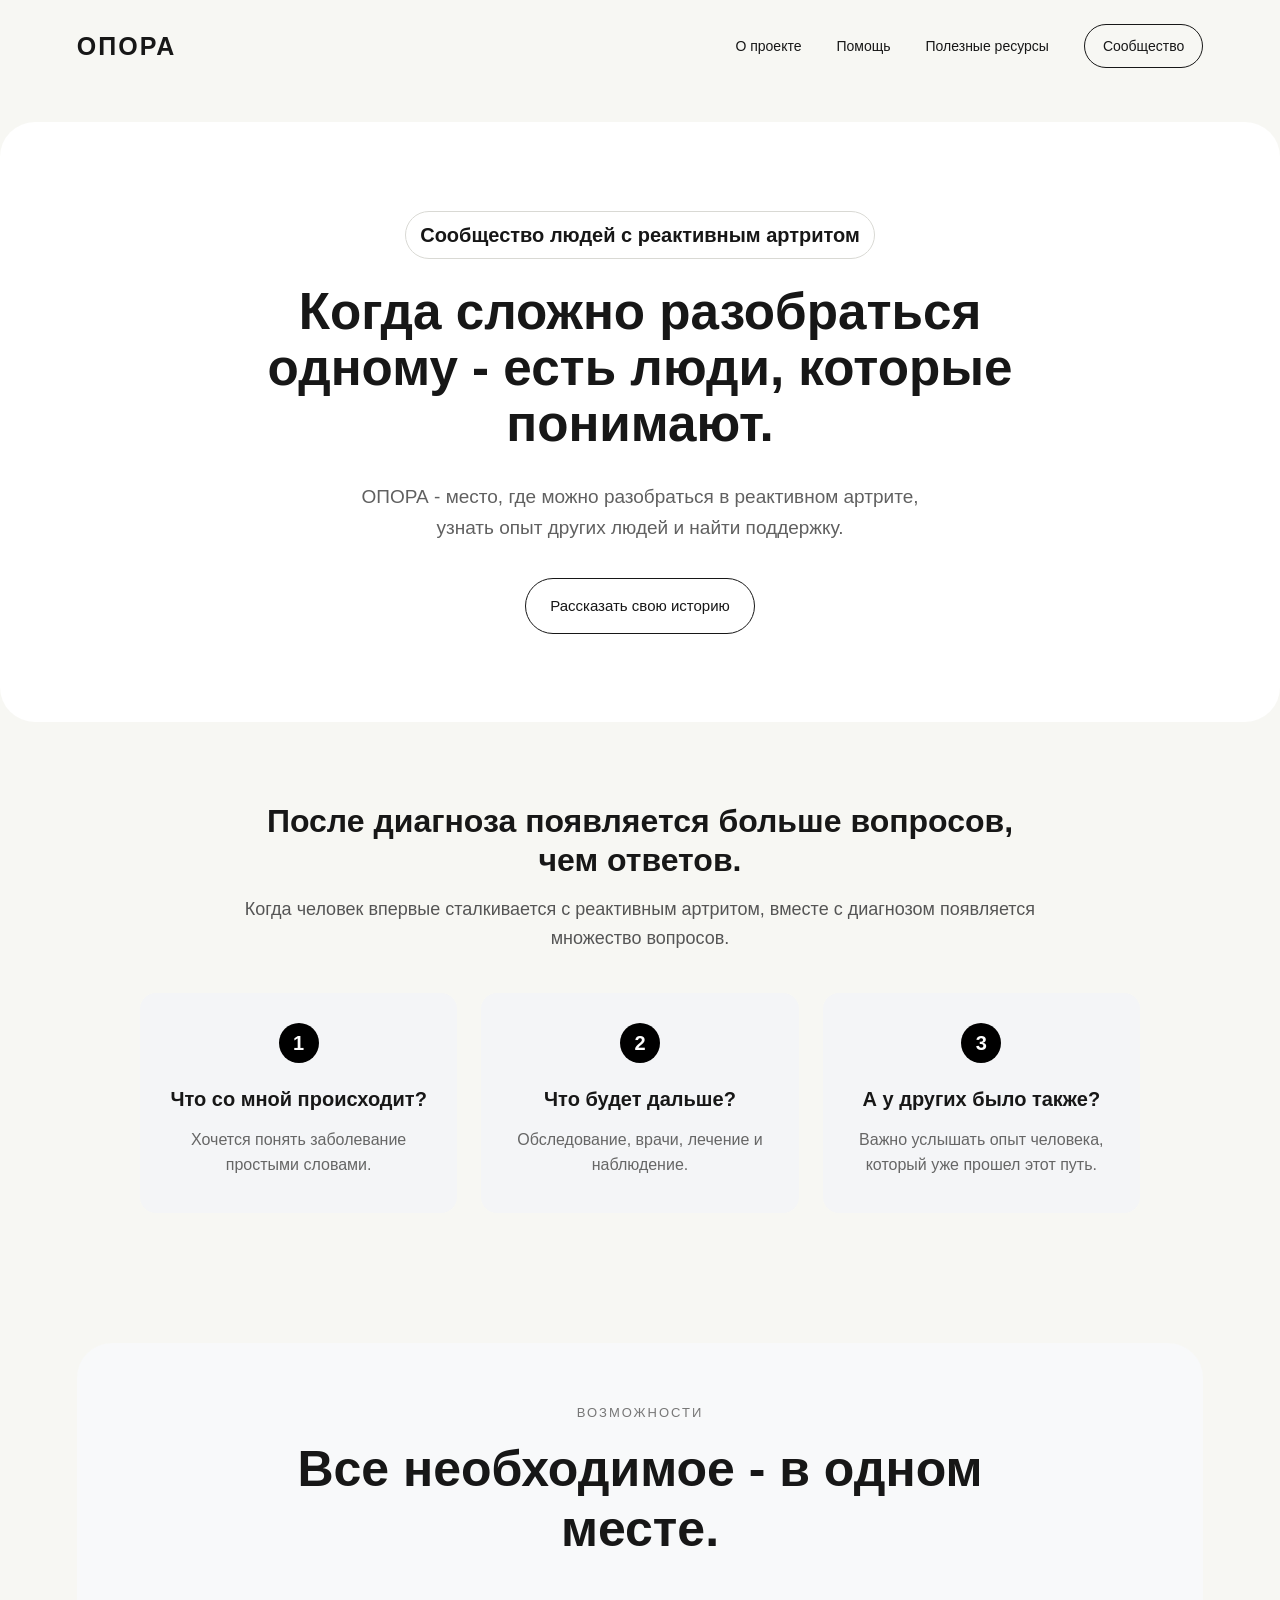
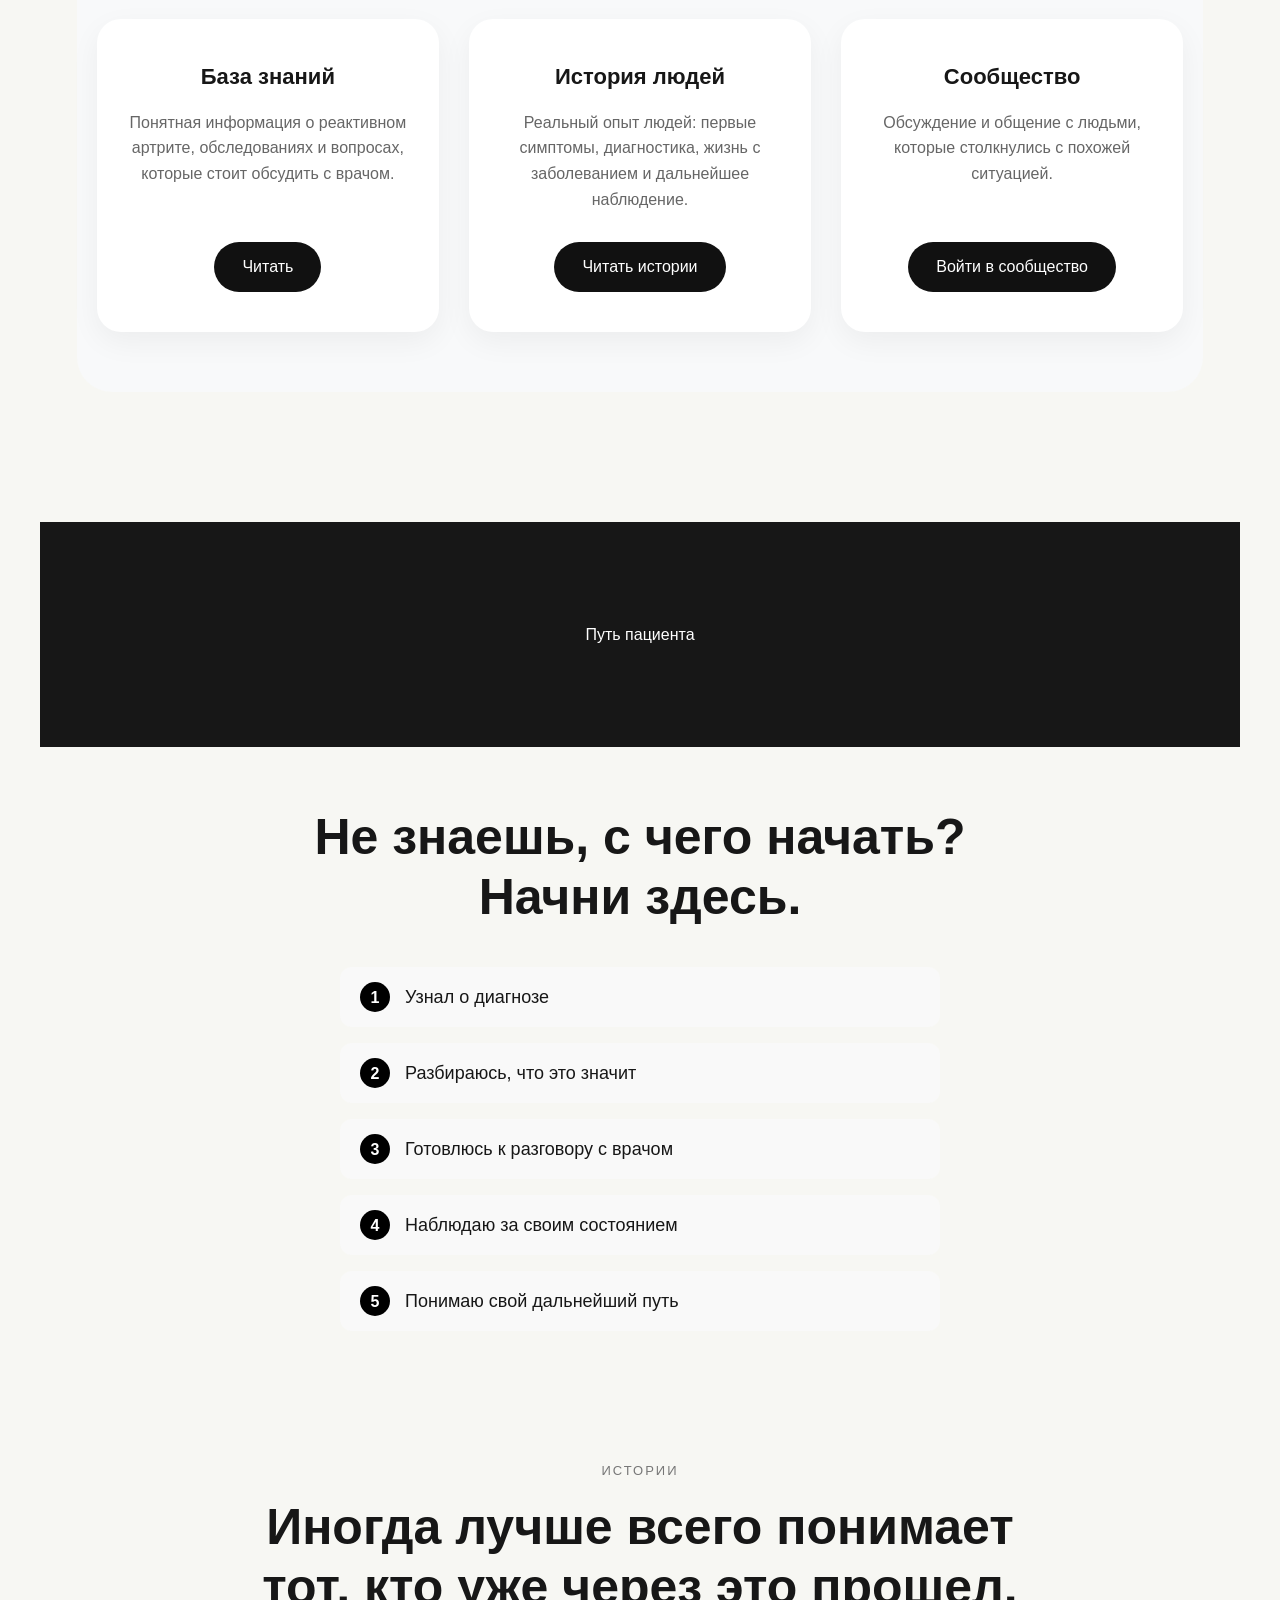
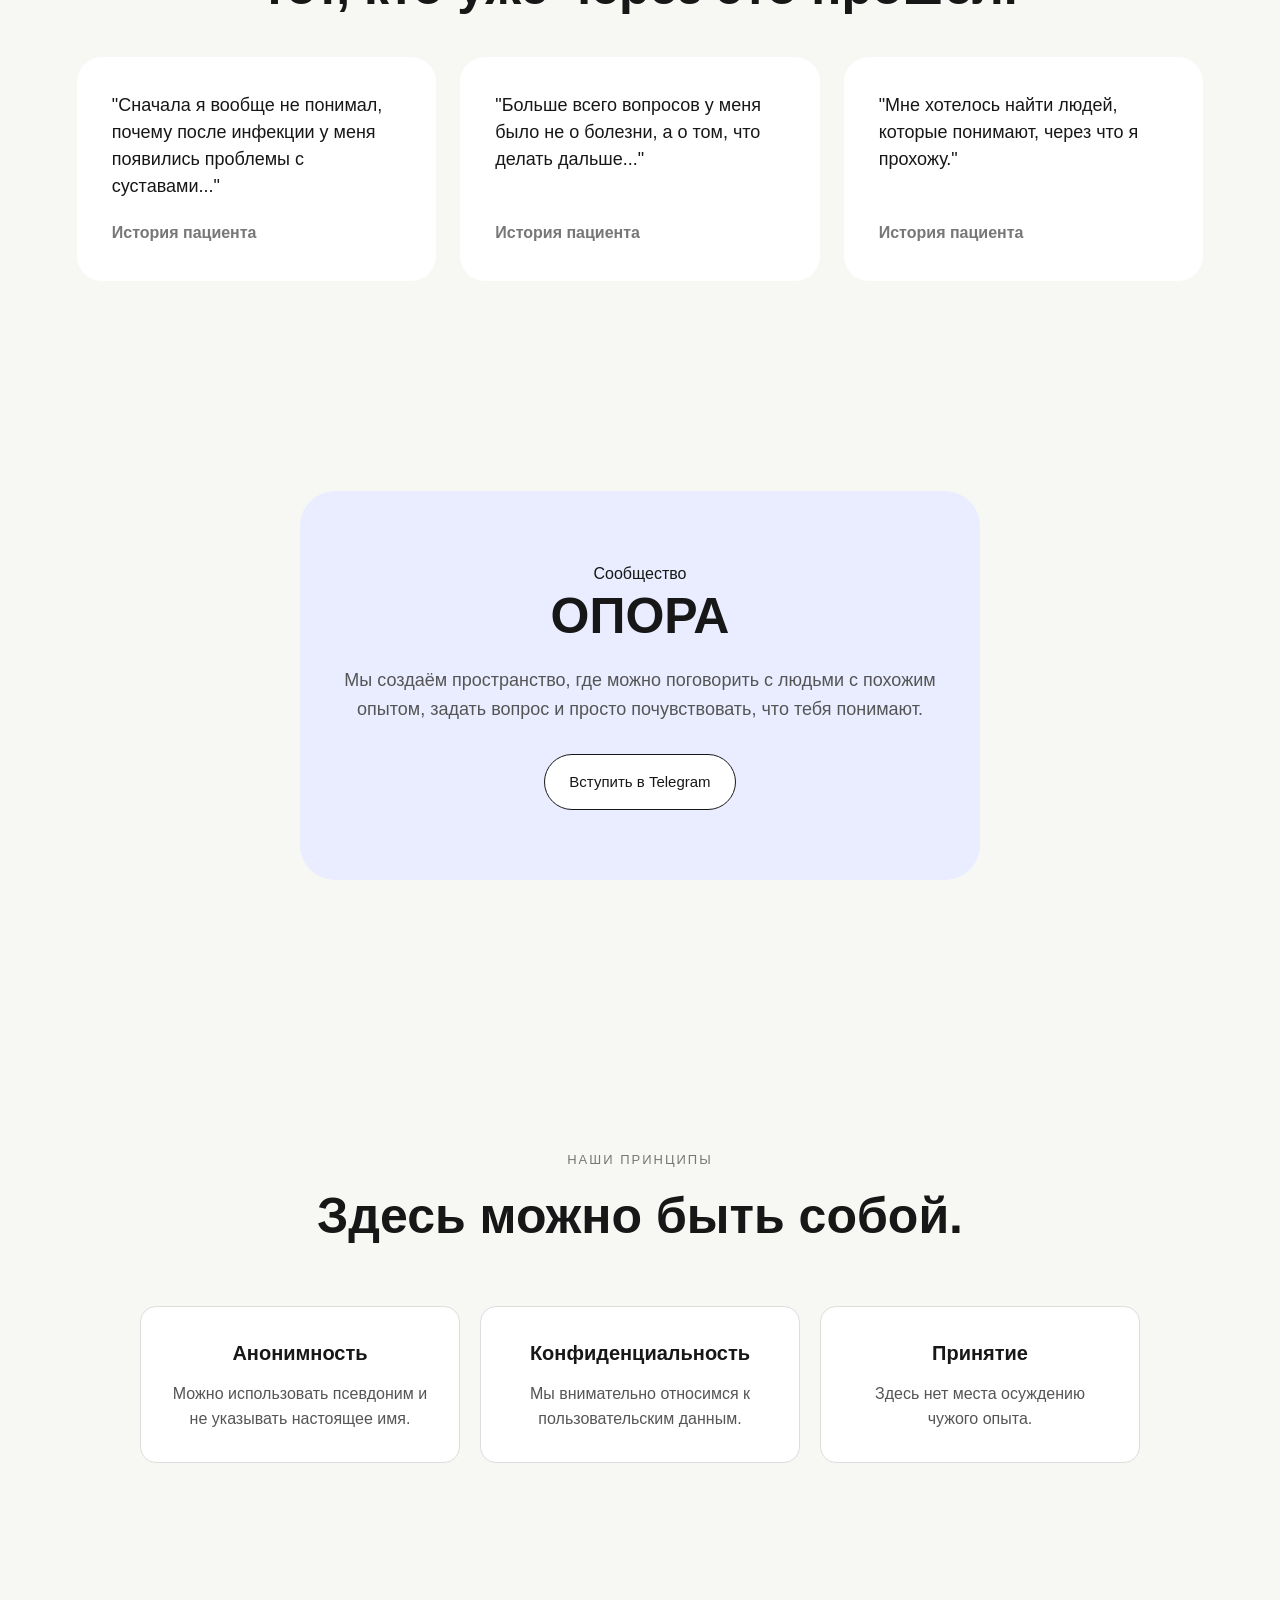
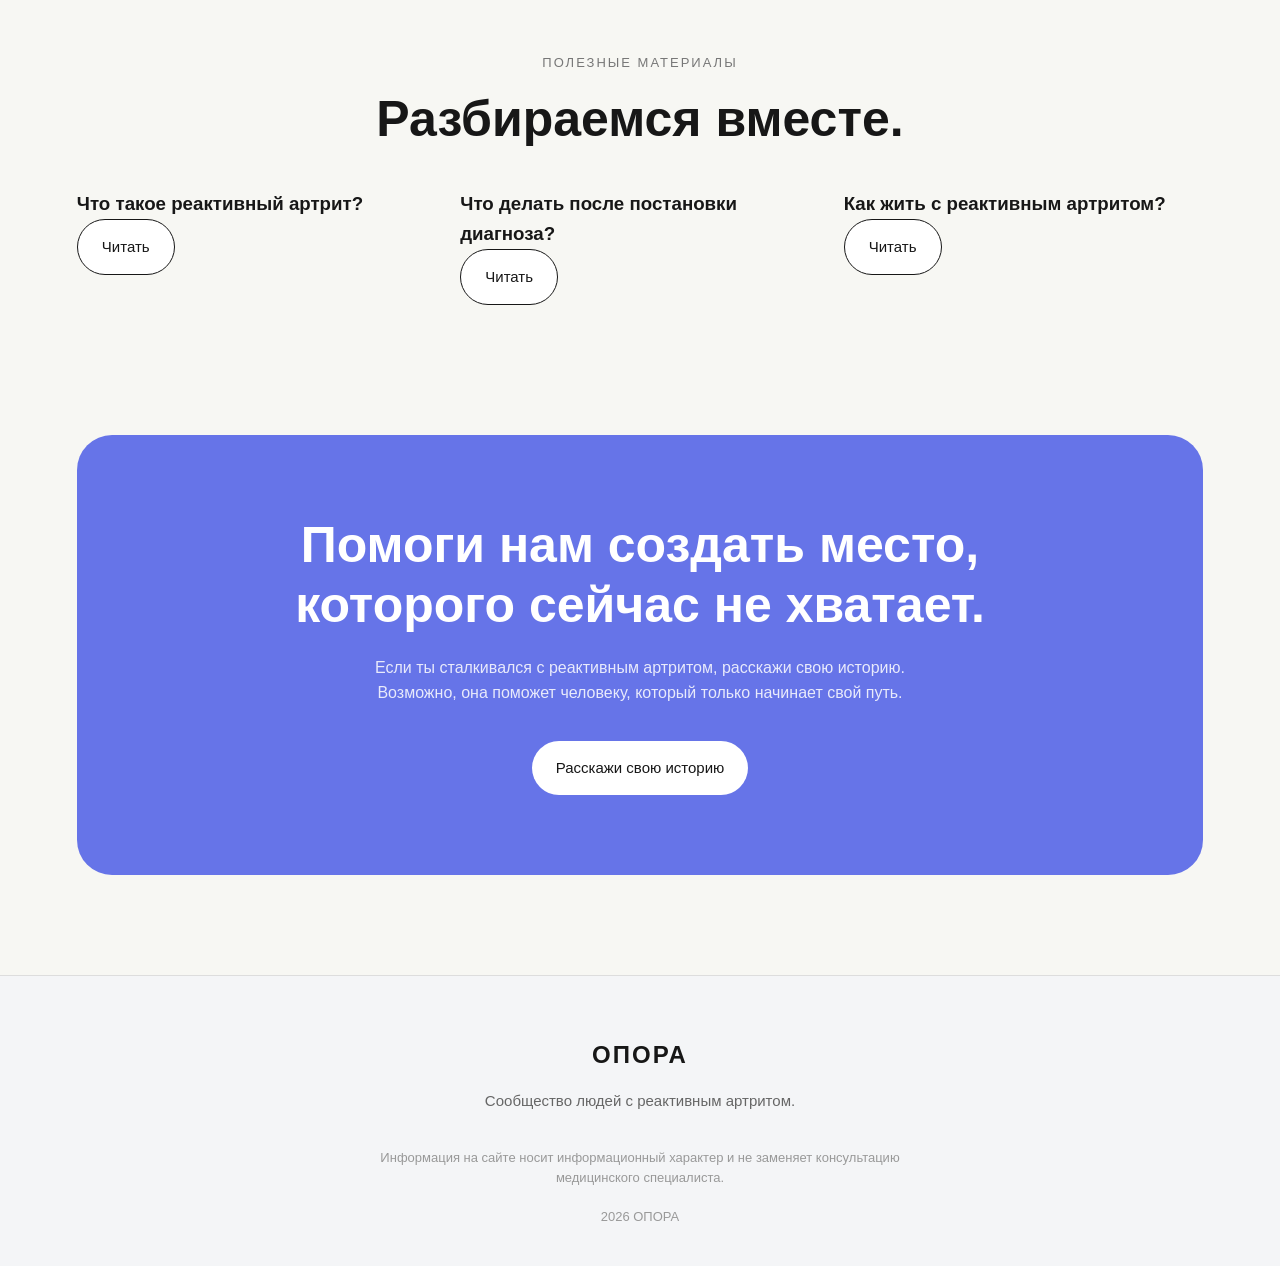
==== index.html @ 401d1dad "Add files via upload" ====
<!DOCTYPE html>
<html lang="ru">
<head>
    <meta charset="UTF-8">
    <meta name="viewport" content="width=device-width, initial-scale=1.0">
    <title>ОПОРА - сообщество с реактивным артритом</title>
    <link rel="stylesheet" type="text/css" href="styles.css"/>
</head>
<body>

    <header>
        <a href="#" class="logo">ОПОРА</a>
        <nav>
            <a href="#about">О проекте</a>
            <a href="#help">Помощь</a>
            <a href="#articles">Полезные ресурсы</a>
            <a href="#community" class="header-button">Сообщество</a>
        </nav>
    </header>

    <main>
        
        <section class="hero">
            <div class="hero-text">
                <span class="small-label">Сообщество людей с реактивным артритом</span>
                <h1>Когда сложно разобраться одному - есть люди, которые понимают.</h1>
                <p>ОПОРА - место, где можно разобраться в реактивном артрите, узнать опыт других людей и найти поддержку.</p>
                <div class="buttons"> 
                    <a href="https://docs.google.com/forms/d/e/1FAIpQLSesxdJMpG9oDxr1cmY-q9l3NZNkHEsaygAc7LTZ16sD2tZNZA/viewform?usp=publish-editor" class="button button-dark">Рассказать свою историю</a>
                </div>
            </div>
        </section>

        
        <section class="why-opora" id="why-opora">
            <div class="why-content">
                <div class="why-text">
                    <h2>После диагноза появляется больше вопросов, чем ответов.</h2>
                    <p>Когда человек впервые сталкивается с реактивным артритом, вместе с диагнозом появляется множество вопросов.</p>
                </div>
                
                <div class="problem-grid">
                    <div class="problem-card">
                        <div class="number">1</div>           
                        <h3>Что со мной происходит?</h3>
                        <p>Хочется понять заболевание простыми словами.</p>
                    </div>
                    <div class="problem-card">
                        <div class="number">2</div>          
                        <h3>Что будет дальше?</h3>
                        <p>Обследование, врачи, лечение и наблюдение.</p>
                    </div>
                    <div class="problem-card">
                        <div class="number">3</div>
                        <h3>А у других было также?</h3>
                        <p>Важно услышать опыт человека, который уже прошел этот путь.</p>
                    </div>
                </div>
            </div>
        </section>

        
        <section id="help">
            <div class="section-label">Возможности</div>
            <h2>Все необходимое - в одном месте.</h2>

            <div class="features">
                
                <div class="feature">
                    <h3>База знаний</h3>
                    <p>Понятная информация о реактивном артрите, обследованиях и вопросах, которые стоит обсудить с врачом.</p>
                    <a href="#articles" class="feature-link">Читать</a>
                </div>

                
                <div class="feature">
                    <h3>История людей</h3>
                    <p>Реальный опыт людей: первые симптомы, диагностика, жизнь с заболеванием и дальнейшее наблюдение.</p>
                    <a href="#stories" class="feature-link">Читать истории</a>
                </div>

                
                <div class="feature">
                    <h3>Сообщество</h3>
                    <p>Обсуждение и общение с людьми, которые столкнулись с похожей ситуацией.</p>
                    <a href="#community" class="feature-link">Войти в сообщество</a>
                </div>
            </div>
        </section>

        
        <section id="patient-path">
            <div class="dark-section">
                <div class="dark-inner">
                    <div class="small-label">Путь пациента</div>
                </div>
            </div>
            <h2 class="path-title">Не знаешь, с чего начать? Начни здесь.</h2>
            
            <div class="path-list">
                <div class="path-item">
                    <span class="path-number">1</span>
                    <strong>Узнал о диагнозе</strong>
                </div>
                <div class="path-item">
                    <span class="path-number">2</span>
                    <strong>Разбираюсь, что это значит</strong>
                </div>
                <div class="path-item">
                    <span class="path-number">3</span>
                    <strong>Готовлюсь к разговору с врачом</strong>
                </div>
                <div class="path-item">
                    <span class="path-number">4</span>
                    <strong>Наблюдаю за своим состоянием</strong>
                </div>
                <div class="path-item">
                    <span class="path-number">5</span>
                    <strong>Понимаю свой дальнейший путь</strong>
                </div>
            </div>
        </section>

        
        <section id="stories"> 
            <div class="section-label">Истории</div>
            <h2>Иногда лучше всего понимает тот, кто уже через это прошел.</h2>

            <div class="stories">
                <div class="story">
                    <p>"Сначала я вообще не понимал, почему после инфекции у меня появились проблемы с суставами..."</p>
                    <div class="story-button">История пациента</div>
                </div>

                <div class="story">
                    <p>"Больше всего вопросов у меня было не о болезни, а о том, что делать дальше..."</p>
                    <div class="story-button">История пациента</div>
                </div>

                <div class="story">
                    <p>"Мне хотелось найти людей, которые понимают, через что я прохожу."</p>
                    <div class="story-button">История пациента</div>
                </div>
            </div>
        </section>

        
        <section id="community" class="community-section">
            <div class="community">
                <div class="community-text">
                    <div class="community-label">Сообщество</div>
                    <h2>ОПОРА</h2>
                    <p>Мы создаём пространство, где можно поговорить с людьми с похожим опытом, задать вопрос и просто почувствовать, что тебя понимают.</p>
                    <a href="https://t.me/+QCYAN31FMyE4MDVi" class="button button-dark" target="_blank" rel="noopener noreferrer">Вступить в Telegram</a>
                </div>
            </div>
        </section>

        
        <section class="safety-section"> 
            <div class="section-label">Наши принципы</div>
            <h2>Здесь можно быть собой.</h2>

            <div class="safety-grid">
                <div class="safety-card">
                    <h3>Анонимность</h3>
                    <p>Можно использовать псевдоним и не указывать настоящее имя.</p>
                </div>
                
                <div class="safety-card">
                    <h3>Конфиденциальность</h3>
                    <p>Мы внимательно относимся к пользовательским данным.</p>
                </div>

                <div class="safety-card">
                    <h3>Принятие</h3>
                    <p>Здесь нет места осуждению чужого опыта.</p>
                </div>
            </div>
        </section>

        <section id="articles">
            <div class="section-label">Полезные материалы</div>
            <h2>Разбираемся вместе.</h2>
            
            <div class="articles">
                <article class="article">
                    <h3>Что такое реактивный артрит?</h3>
                    <a href="disease.html" class="button">Читать</a>
                </article>

                <article class="article">
                    <h3>Что делать после постановки диагноза?</h3>
                    <a href="diagnosis.html" class="button">Читать</a>
                </article>

                <article class="article">
                    <h3>Как жить с реактивным артритом?</h3>
                    <a href="symptoms.html" class="button">Читать</a>
                </article>
            </div>
        </section>

        
        <section class="final-cta" id="story">
            <h2>Помоги нам создать место, которого сейчас не хватает.</h2>
            <p>Если ты сталкивался с реактивным артритом, расскажи свою историю. Возможно, она поможет человеку, который только начинает свой путь.</p>
            <a href="#" class="button">Расскажи свою историю</a>
        </section>

    </main>

    
    <footer>
        <div class="footer-logo">ОПОРА</div>
        <div class="footer-text">Сообщество людей с реактивным артритом.</div>
        <div class="footer-disclaimer">
            Информация на сайте носит информационный характер и не заменяет консультацию медицинского специалиста.
            <br><br>
            2026 ОПОРА
        </div>
    </footer>

</body>
</html>
---- styles.css ----
* {
    box-sizing: border-box;
    margin: 0;
    padding: 0;
}

html {
    scroll-behavior: smooth;
}

body {
    font-family: Arial, Helvetica, sans-serif;
    background: #f7f7f3;
    color: #171717;
    line-height: 1.6;
}

a {
    color: inherit;
    text-decoration: none;
}

img {
    max-width: 100%;
    display: block;
}


header {
    width: 100%;
    padding: 24px 6%;
    display: flex;
    justify-content: space-between;
    align-items: center;
    background: #f7f7f3;
}

.logo {
    font-size: 25px;
    font-weight: 800;
    letter-spacing: 2px;
}

nav {
    display: flex;
    gap: 35px;
    align-items: center;
    font-size: 14px;
}

nav a:hover {
    opacity: 0.5;
}

.header-button {
    border: 1px solid #171717;
    padding: 10px 18px;
    border-radius: 30px;
}


section {
    width: 88%;
    max-width: 1200px;
    margin: 0 auto 130px;
    display: flex;
    flex-direction: column;
    align-items: center; 
}

.section-label {
    font-size: 13px;
    text-transform: uppercase;
    letter-spacing: 2px;
    color: #777;
    margin-bottom: 15px;
    text-align: center;
}

h1 {
    font-size: clamp(36px, 4vw, 60px);
    line-height: 1.1;
    margin-bottom: 30px;
}

h2 {
    font-size: clamp(32px, 4vw, 50px);
    line-height: 1.2;
    margin-bottom: 40px;
    text-align: center;
    max-width: 800px;
}

.button {
    display: inline-block;
    padding: 15px 24px;
    border-radius: 30px;
    border: 1px solid #171717;
    font-size: 15px;
    transition: 0.2s;
    background: white;
    text-align: center;
}

.button:hover {
    transform: translateY(-2px);
}

.button-dark {
    background: white;
    color: #171717;
    border: 1px solid #171717
}


.hero {
    width: 100%;
    max-width: 1400px;
    margin: 30px auto 80px;
    padding: 60px 20px;
    min-height: 600px;
    border-radius: 35px;
    background: white;
    display: flex;
    justify-content: center;
    align-items: center;
    overflow: hidden;
}

.hero-text {
    width: 100%;
    max-width: 800px;
    display: flex;
    flex-direction: column;
    align-items: center;
    text-align: center;
}

.hero-text .small-label {
    display: inline-block;
    border: 1px solid #d9d9d4;
    padding: 7px 14px;
    border-radius: 30px;
    font-size: 20px;
    font-weight: 700;
    margin-bottom: 25px;
}

.hero-text h1 {
    max-width: 750px;
}

.hero-text p {
    max-width: 600px;
    font-size: 19px;
    color: #606060;
    margin-bottom: 35px;
}

.buttons {
    display: flex;
    justify-content: center;
    gap: 12px;
    flex-wrap: wrap;
}


.why-content {
    width: 100%;
    max-width: 1000px;
    display: flex;
    flex-direction: column;
    align-items: center;
    text-align: center;
}

.why-text {
    max-width: 800px;
    margin-bottom: 40px;
}

.why-text h2 {
    font-size: 32px;
    margin-bottom: 16px;
}

.why-text p {
    font-size: 18px;
    color: #555;
}

.problem-grid {
    display: grid;
    grid-template-columns: repeat(auto-fit, minmax(280px, 1fr));
    gap: 24px;
    width: 100%;
    justify-content: center;
}

.problem-card {
    background: #f4f5f7;
    border-radius: 16px;
    padding: 30px;
    display: flex;
    flex-direction: column;
    align-items: center;
    text-align: center;
    min-height: 220px;
}

.number {
    width: 40px;
    height: 40px;
    background: #000;
    color: #fff;
    border-radius: 50%;
    display: flex;
    justify-content: center;
    align-items: center;
    font-weight: bold;
    font-size: 20px;
    margin-bottom: 20px;
}

.problem-card h3 {
    font-size: 20px;
    margin-bottom: 12px;
}

.problem-card p {
    font-size: 16px;
    color: #666;
}


#help {
    padding: 60px 20px;
    background-color: #f8f9fa;
    border-radius: 35px;
}

.features {
    display: grid;
    grid-template-columns: repeat(auto-fit, minmax(280px, 1fr));
    gap: 30px;
    width: 100%;
    max-width: 1100px;
    margin-top: 20px;
}

.feature {
    background: #ffffff;
    padding: 40px 30px;
    border-radius: 24px;
    box-shadow: 0 10px 30px rgba(0, 0, 0, 0.05);
    display: flex;
    flex-direction: column;
    align-items: center;
    text-align: center;
    transition: transform 0.3s ease, box-shadow 0.3s ease;
}

.feature:hover {
    transform: translateY(-5px);
    box-shadow: 0 15px 35px rgba(0, 0, 0, 0.1);
}

.feature-icon {
    width: 70px;
    height: 70px;
    background: #eef2f5;
    border-radius: 50%;
    margin-bottom: 24px;
}

.feature h3 {
    font-size: 22px;
    margin-bottom: 16px;
}

.feature p {
    font-size: 16px;
    color: #666;
    margin-bottom: 30px;
    flex-grow: 1; 
}

.feature-link {
    display: inline-block;
    padding: 12px 28px;
    background: #111;
    color: #fff !important;
    border-radius: 100px;
    font-weight: 500;
    font-size: 16px;
    transition: background 0.3s ease;
}

.feature-link:hover {
    background: #333;
}


#patient-path {
    width: 100%;
    margin-bottom: 130px;
    display: block;
}

.dark-section {
    width: 100%;
    background: #171717;
    color: white;
    padding: 100px 6%;
    margin-bottom: 60px;
}

.dark-inner {
    max-width: 1200px;
    margin: auto;
    text-align: center;
}

.dark-section .section-label {
    color: #999;
}

.path-title {
    text-align: center;
    margin: 0 auto 40px;
    max-width: 800px;
    padding: 0 20px;
}

.path-list {
    display: flex;
    flex-direction: column;
    align-items: center;
    gap: 16px;
    margin: 0 auto;
    max-width: 600px;
}

.path-item {
    display: flex;
    align-items: center;
    gap: 15px;
    width: 100%;
    padding: 15px 20px;
    background: #f9f9f9;
    border-radius: 12px;
}

.path-number {
    display: flex;
    justify-content: center;
    align-items: center;
    width: 30px;
    height: 30px;
    background: #000;
    color: #fff;
    border-radius: 50%;
    font-weight: bold;
    flex-shrink: 0;
}

.path-item strong {
    font-size: 18px;
    font-weight: 500;
    text-align: left;
}


#stories {
    text-align: center;
}

.stories {
    display: grid;
    grid-template-columns: repeat(auto-fit, minmax(300px, 1fr));
    gap: 24px;
    width: 100%;
}

.story {
    background: white;
    border-radius: 25px;
    padding: 35px;
    display: flex;
    flex-direction: column;
    justify-content: space-between;
    text-align: left;
}

.story p {
    font-size: 18px;
    line-height: 1.5;
    margin-bottom: 20px;
}

.story-button {
    color: #777;
    font-size: 16px;
    font-weight: 600;
}


.community-section {
    padding: 80px 20px;
    text-align: center;
    display: flex;
    flex-direction: column;
    align-items: center;
}

.community {
    background: #e9edff;
    border-radius: 35px;
    padding: 70px 40px;
    display: flex;
    flex-direction: column;
    align-items: center;
    max-width: 900px;
}

.community-text {
    max-width: 600px;
}

.community h2 {
    margin-bottom: 20px;
}

.community p {
    color: #555;
    margin-bottom: 30px;
    font-size: 18px;
}


.safety-section {
    padding: 60px 20px;
    text-align: center;
}

.safety-grid {
    display: grid;
    grid-template-columns: repeat(auto-fit, minmax(250px, 1fr));
    gap: 20px;
    max-width: 1000px;
    width: 100%;
    margin-top: 20px;
}

.safety-card {
    background: white;
    padding: 30px;
    border-radius: 16px;
    border: 1px solid #ddd;
}

.safety-card h3 {
    margin-bottom: 12px;
    font-size: 20px;
}

.safety-card p {
    color: #555;
    font-size: 16px;
}


#articles h2 {
    margin-left: auto;
    margin-right: auto;
}

.articles {
    display: grid;
    grid-template-columns: repeat(auto-fit, minmax(280px, 1fr));
    gap: 24px;
    width: 100%;
}

.article-card { 
    background: white;
    border-radius: 25px;
    padding: 30px;
    min-height: 240px;
    display: flex;
    flex-direction: column;
    justify-content: space-between;
    text-align: left;
}

.article-card h3 {
    font-size: 22px;
    margin-bottom: 20px;
}

.article-card .button {
    align-self: flex-start;
}


.final-cta {
    width: 88%;
    max-width: 1200px;
    margin: 0 auto 100px;
    padding: 80px 40px;
    background: #6674e8;
    color: white;
    border-radius: 35px;
    text-align: center;
}

.final-cta h2 {
    margin: 0 auto 20px;
    max-width: 750px;
}

.final-cta p {
    max-width: 550px;
    margin: 0 auto 35px;
    opacity: 0.85;
}

.final-cta .button {
    background: white;
    color: #171717;
    border: none;
}


footer {
    padding: 60px 6% 40px;
    background: #f4f5f7;
    border-top: 1px solid #ddd;
    display: flex;
    flex-direction: column;
    align-items: center;
    text-align: center;
    gap: 15px;
}

.footer-logo {
    font-size: 24px;
    font-weight: 800;
    letter-spacing: 2px;
}

.footer-text {
    color: #666;
    font-size: 15px;
}

.footer-disclaimer {
    font-size: 13px;
    color: #999;
    max-width: 600px;
    line-height: 1.5;
    margin-top: 20px;
}


.page-header {
    padding: 20px 6%;
}

.back-link {
    color: #555;
    font-weight: 500;
}

.kb-container {
    max-width: 1100px;
    margin: 0 auto;
    padding: 40px 20px 80px;
}

.kb-container h1 {
    text-align: center;
    margin-bottom: 20px;
}

.kb-description {
    text-align: center;
    font-size: 18px;
    color: #666;
    max-width: 700px;
    margin: 0 auto 60px;
}

.kb-grid {
    display: grid;
    grid-template-columns: repeat(auto-fill, minmax(320px, 1fr));
    gap: 30px;
}

.kb-card {
    display: flex;
    flex-direction: column;
    background: #ffffff;
    padding: 30px;
    border-radius: 16px;
    box-shadow: 0 4px 20px rgba(0, 0, 0, 0.05);
    border: 1px solid #eee;
    transition: transform 0.3s ease, box-shadow 0.3s ease;
}

.kb-card:hover {
    transform: translateY(-5px);
    box-shadow: 0 12px 30px rgba(0, 0, 0, 0.1);
}

.kb-card h2 {
    font-size: 22px;
    margin-bottom: 12px;
    color: #000;
    text-align: left;
}

.kb-card p {
    font-size: 16px;
    color: #555;
    text-align: left;
}


.article-container {
    max-width: 800px;
    margin: 60px auto;
    background-color: #ffffff;
    padding: 50px 60px;
    border-radius: 16px;
    box-shadow: 0 10px 30px rgba(0, 0, 0, 0.05);
}

.article-container h1 {
    font-size: 36px;
    line-height: 1.3;
    text-align: center;
    color: #000;
    margin-bottom: 40px;
}

.article-content h2 {
    font-size: 24px;
    color: #111;
    margin-top: 40px;
    margin-bottom: 16px;
    border-bottom: 1px solid #eee;
    padding-bottom: 8px;
    text-align: left;
}

.article-content p {
    font-size: 18px;
    margin-bottom: 24px;
    color: #444;
    text-align: left;
}

.note-box {
    background-color: #f4f6f8;
    border-left: 4px solid #000;
    padding: 24px;
    border-radius: 8px;
    margin-top: 50px;
    font-size: 16px;
    color: #333;
    text-align: left;
}


@media (max-width: 850px) {
    header {
        flex-direction: column;
        gap: 15px;
        padding: 20px 6%;
    }
    
    nav {
        gap: 15px;
        flex-wrap: wrap;
        justify-content: center;
    }

    .hero {
        padding: 40px 20px;
        margin-top: 10px;
        min-height: auto;
    }

    section {
        margin-bottom: 90px;
    }

    .dark-section {
        padding: 60px 6%;
        margin-bottom: 40px;
    }
}

@media (max-width: 768px) {
    h1 {
        font-size: 32px;
    }
    
    h2 {
        font-size: 28px;
    }

    .hero-text .buttons {
        width: 100%;
    }
    
    .hero-text .buttons a.button {
        display: block;
        width: 100%;
    }

    .community {
        padding: 40px 20px;
    }

    .final-cta {
        padding: 50px 20px;
    }

    .article-container {
        margin: 20px;
        padding: 30px 20px;
    }
    
    .article-container h1 {
        font-size: 28px;
    }
}

.button:hover {
    background: #f0f0f0
}


html, body {
    overflow-x: hidden;
    width: 100%;
}

html, body {
    overflow-x: hidden; 
    width: 100%;
}
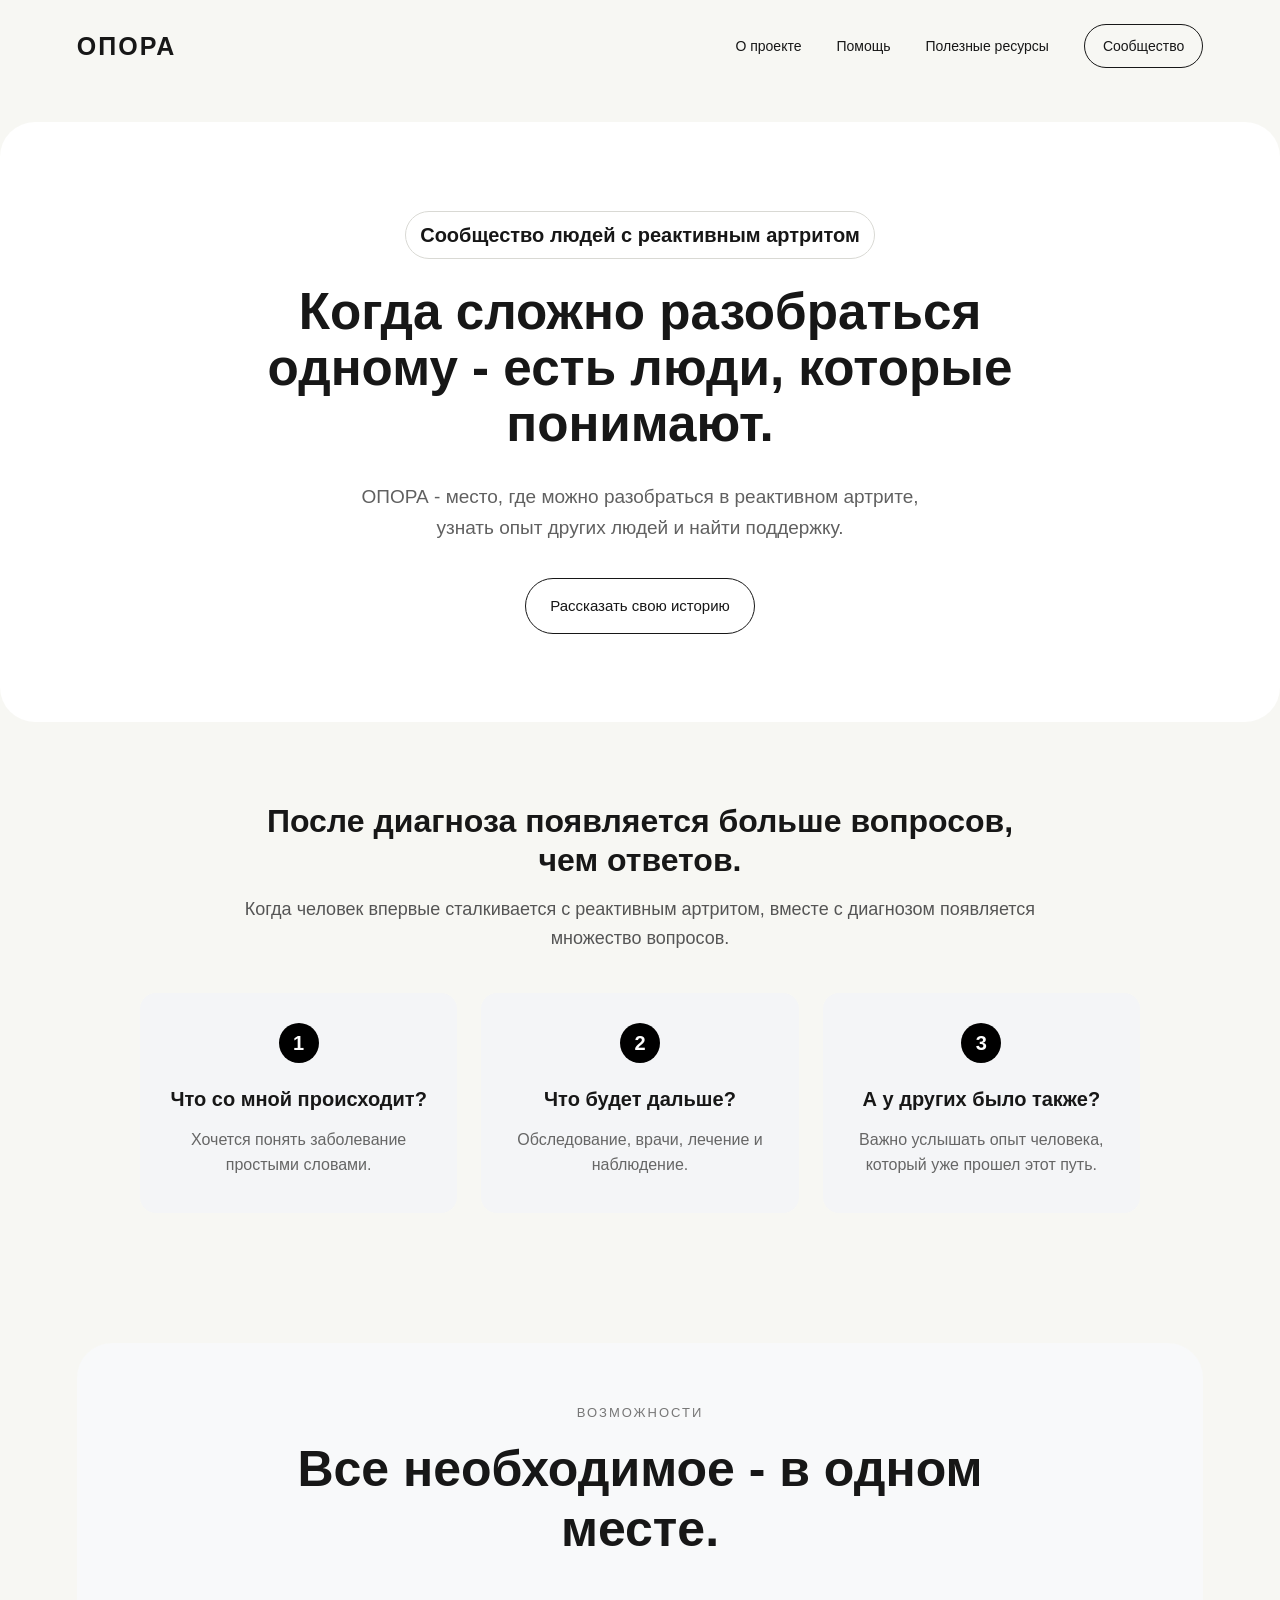
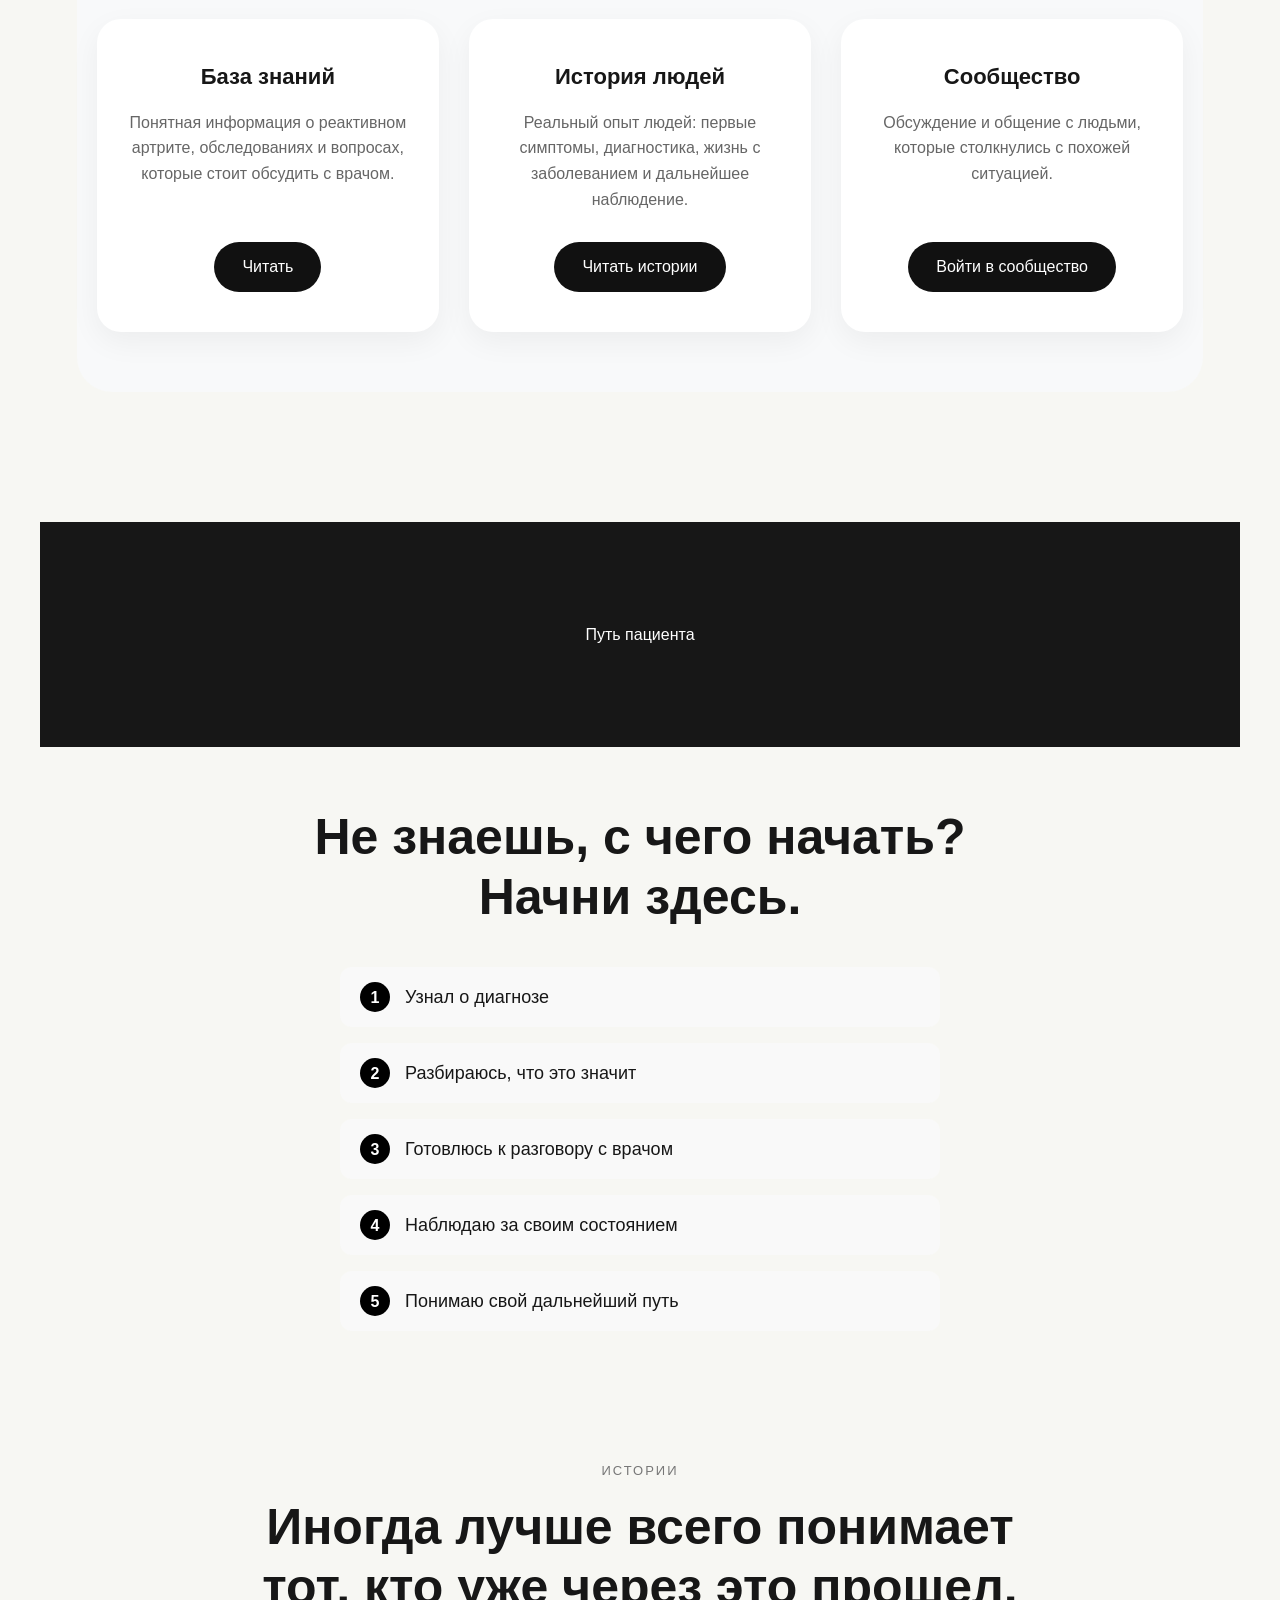
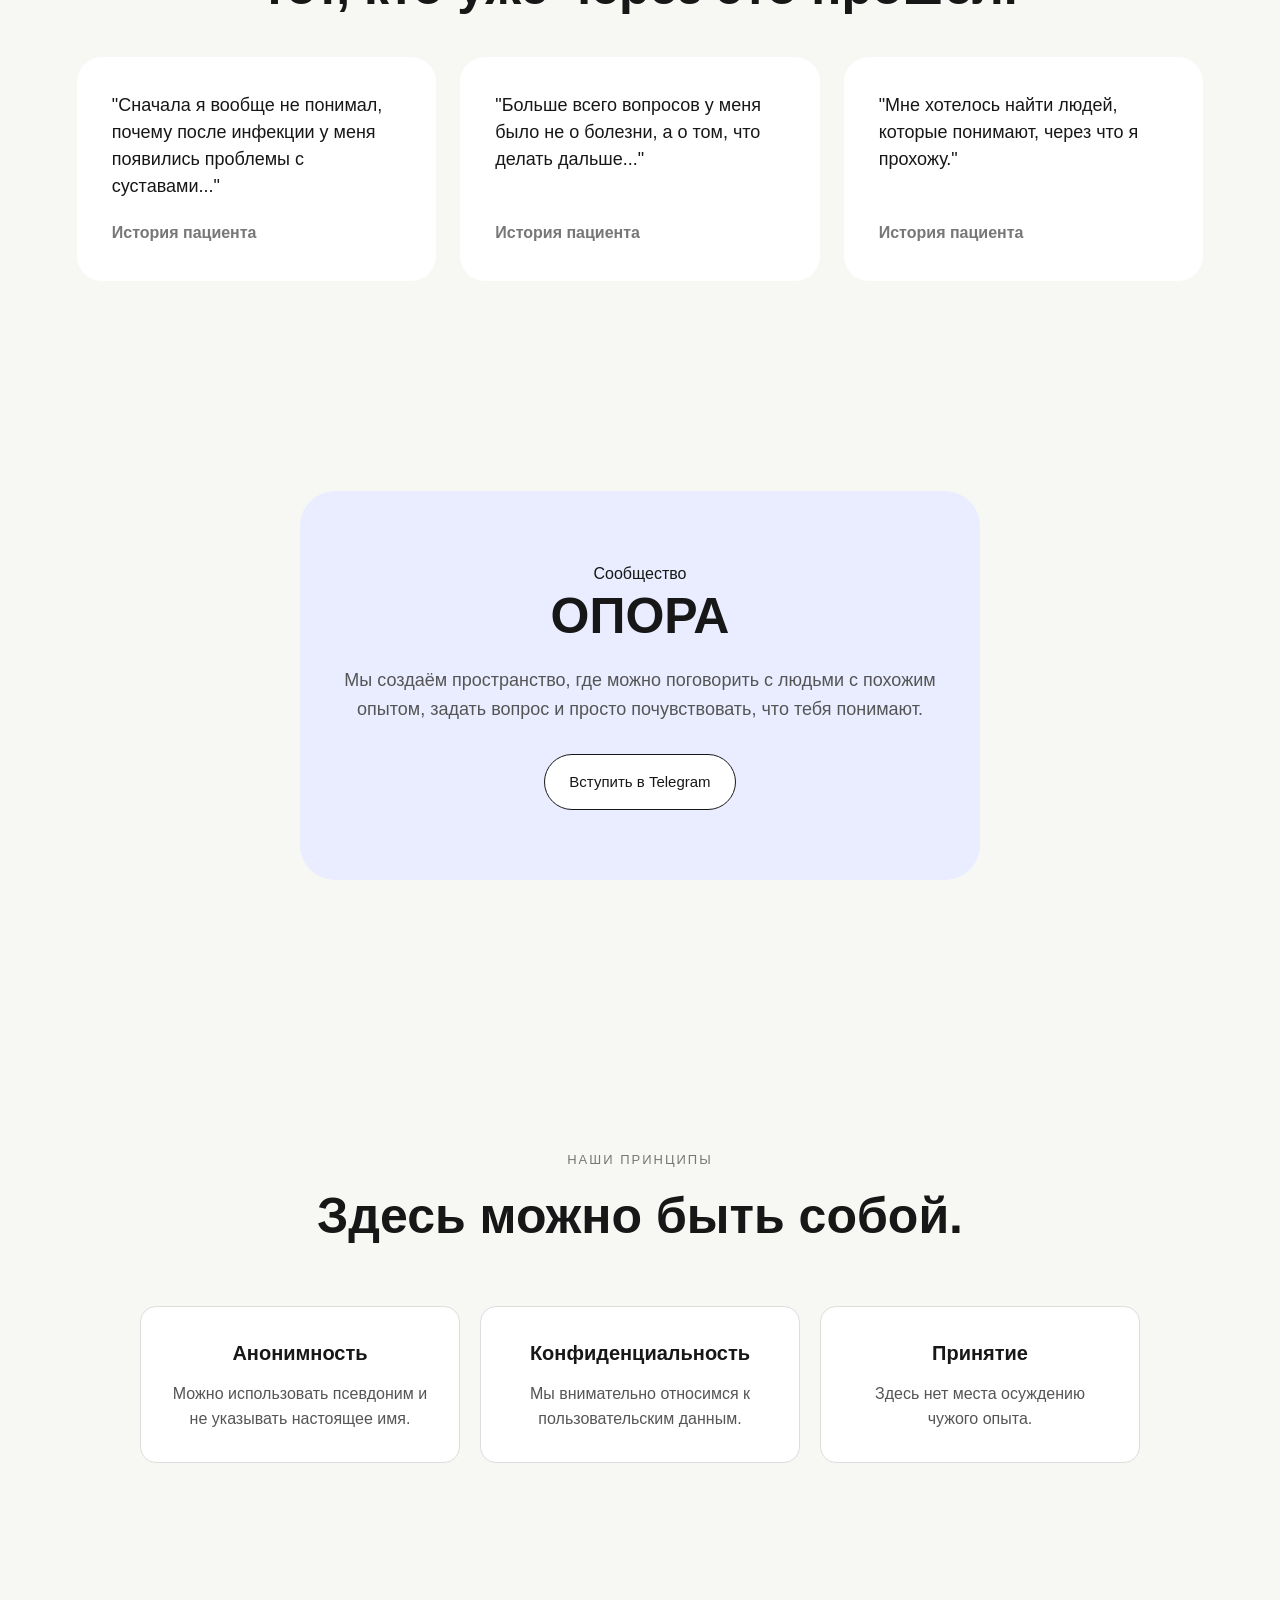
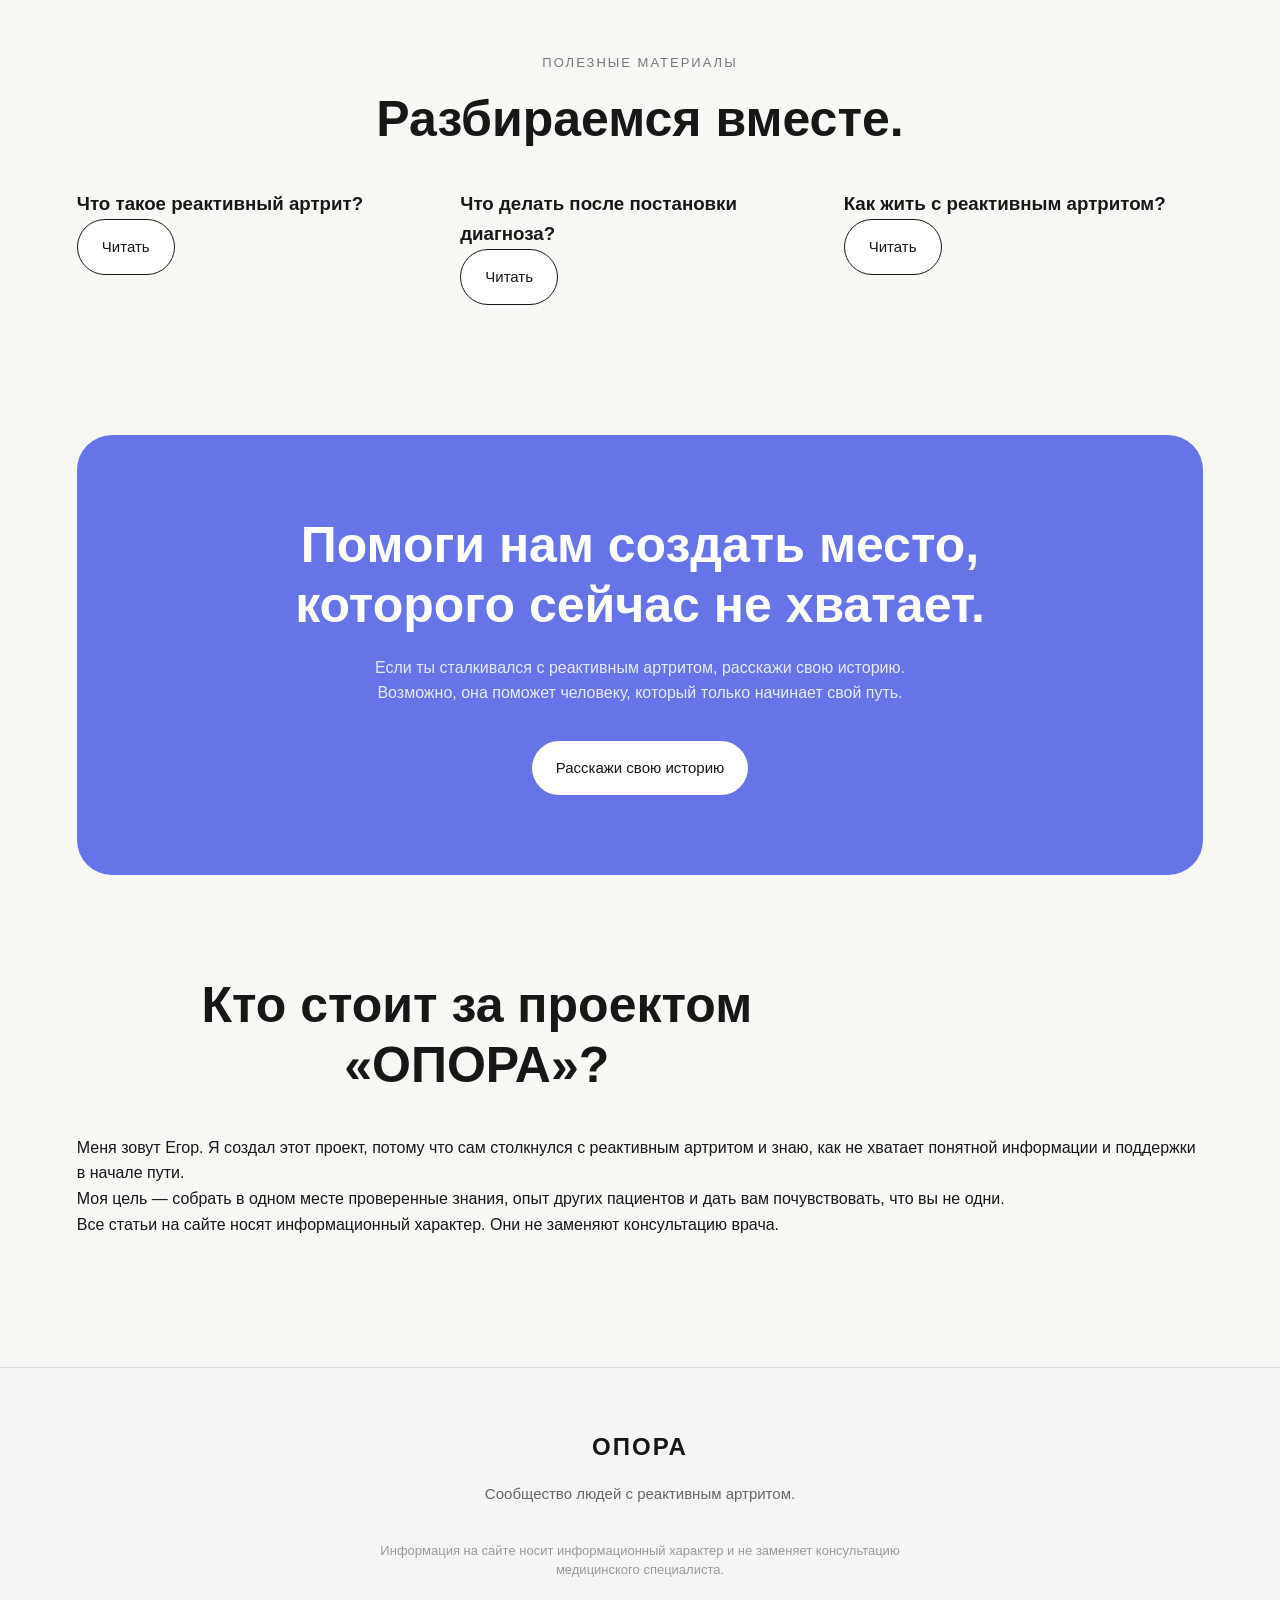
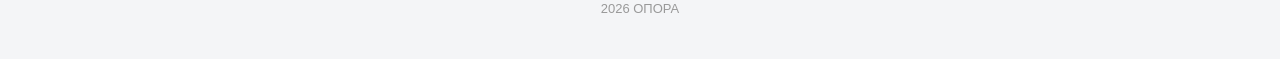
==== commit 898b3dd2: "Add files via upload" ====
--- a/index.html
+++ b/index.html
@@ -4,7 +4,9 @@
     <meta charset="UTF-8">
     <meta name="viewport" content="width=device-width, initial-scale=1.0">
     <title>ОПОРА - сообщество с реактивным артритом</title>
+    <meta name="google-site-verification" content="yNBY73GwrA-b8VcNgQuruRqRYOuj9ITaqCFQz0bScTw"/>
     <link rel="stylesheet" type="text/css" href="styles.css"/>
+    <meta name="yandex-verification" content="6aac1a372d740d23" /> 
 </head>
 <body>
 
@@ -211,6 +213,18 @@
     </main>
 
     
+<section class="about-author">
+    <div class="author-card">
+        <div class="author-info">
+            <h2>Кто стоит за проектом «ОПОРА»?</h2>
+            <p>Меня зовут Егор. Я создал этот проект, потому что сам столкнулся с реактивным артритом и знаю, как не хватает понятной информации и поддержки в начале пути.</p>
+            <p>Моя цель — собрать в одном месте проверенные знания, опыт других пациентов и дать вам почувствовать, что вы не одни.</p>
+            <p class="disclaimer">Все статьи на сайте носят информационный характер. Они не заменяют консультацию врача.</p>
+        </div>
+    </div>
+</section>
+
+    
     <footer>
         <div class="footer-logo">ОПОРА</div>
         <div class="footer-text">Сообщество людей с реактивным артритом.</div>
